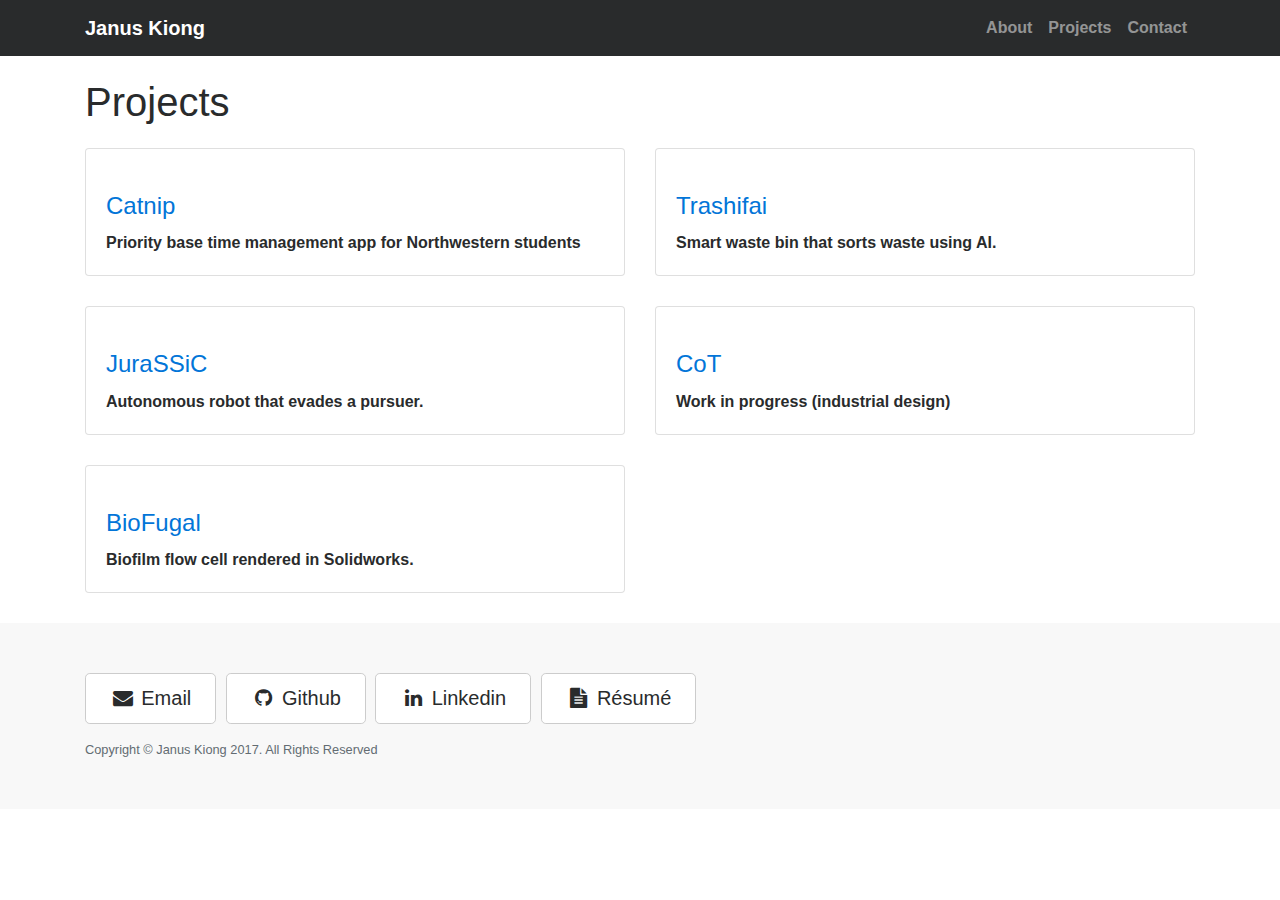
==== projects/index.html @ f8fb86d8 "Try agn" ====
<!DOCTYPE html>
<html lang="en">

<head>

    <meta charset="utf-8">
    <meta name="viewport" content="width=device-width, initial-scale=1, shrink-to-fit=no">
    <meta name="description" content="">
    <meta name="author" content="">

    <title>Janus Kiong - Projects</title>

    <!-- Bootstrap core CSS -->
    <link href="../vendor/bootstrap/css/bootstrap.min.css" rel="stylesheet">

    <!-- Custom styles for this template -->
    <link href="css/2-col-portfolio.css" rel="stylesheet">

	<!-- Custom fonts for this template -->
    <link href="../vendor/font-awesome/css/font-awesome.min.css" rel="stylesheet" type="text/css">
    <link href="https://fonts.googleapis.com/css?family=Lato:300,400,700,300italic,400italic,700italic" rel="stylesheet" type="text/css">

    <!-- Temporary navbar container fix -->
    <style>
    .navbar-toggler {
        z-index: 1;
    }
    
    @media (max-width: 576px) {
        nav > .container {
            width: 100%;
        }
    }
    </style>

</head>

<body>

    <!-- Navigation -->
    <nav class="navbar fixed-top navbar-toggleable-md navbar-inverse bg-inverse">
        <button class="navbar-toggler navbar-toggler-right" type="button" data-toggle="collapse" data-target="#navbarExample" aria-controls="navbarExample" aria-expanded="false" aria-label="Toggle navigation">
            <span class="navbar-toggler-icon"></span>
        </button>
        <div class="container">
            <a class="navbar-brand" href="../index.html">Janus Kiong</a>
            <div class="collapse navbar-collapse" id="navbarExample">
                <ul class="navbar-nav ml-auto">
                    <li class="nav-item">
                        <a class="nav-link" href="../index.html#about">About</a>
                    </li>
                    <li class="nav-item">
                        <a class="nav-link" href="index.html">Projects</a>
                    </li>
                    <li class="nav-item">
                        <a class="nav-link" href="#contact">Contact</a>
                    </li>
                </ul>
            </div>
        </div>
    </nav>

    <!-- Page Content -->
    <div class="container">

        <!-- Page Heading -->
        <h1 class="my-4">Projects</h1>

        <div class="row">
            <div class="col-lg-6 portfolio-item">
                <div class="card h-100">
                    <a href="catnip.html"><img class="card-img-top img-fluid" src="http://placehold.it/700x400" alt=""></a>
                    <div class="card-block">
                        <h4 class="card-title"><a href="catnip.html">Catnip</a></h4>
                        <p class="card-text">Priority base time management app for Northwestern students</p>
                    </div>
                </div>
            </div>
            <div class="col-lg-6 portfolio-item">
                <div class="card h-100">
                    <a href="trashifai.html"><img class="card-img-top img-fluid" src="http://placehold.it/700x400" alt=""></a>
                    <div class="card-block">
                        <h4 class="card-title"><a href="trashifai.html">Trashifai</a></h4>
                        <p class="card-text">Smart waste bin that sorts waste using AI.</p>
                    </div>
                </div>
            </div>
            <div class="col-lg-6 portfolio-item">
                <div class="card h-100">
                    <a href="jurassic.html"><img class="card-img-top img-fluid" src="http://placehold.it/700x400" alt=""></a>
                    <div class="card-block">
                        <h4 class="card-title"><a href="jurassic.html">JuraSSiC</a></h4>
                        <p class="card-text">Autonomous robot that evades a pursuer.</p>
                    </div>
                </div>
            </div>
            <div class="col-lg-6 portfolio-item">
                <div class="card h-100">
                    <a href="cot.html"><img class="card-img-top img-fluid" src="http://placehold.it/700x400" alt=""></a>
                    <div class="card-block">
                        <h4 class="card-title"><a href="cot.html">CoT</a></h4>
                        <p class="card-text">Work in progress (industrial design)</p>
                    </div>
                </div>
            </div>
            <div class="col-lg-6 portfolio-item">
                <div class="card h-100">
                    <a href="biofugal.html"><img class="card-img-top img-fluid" src="http://placehold.it/700x400" alt=""></a>
                    <div class="card-block">
                        <h4 class="card-title"><a href="biofugal.html">BioFugal</a></h4>
                        <p class="card-text">Biofilm flow cell rendered in Solidworks.</p>
                    </div>
                </div>
            </div>
        </div>
        <!-- /.row -->

        <!-- Pagination -->
		<!--
        <ul class="pagination justify-content-center">
            <li class="page-item">
                <a class="page-link" href="#" aria-label="Previous">
                    <span aria-hidden="true">&laquo;</span>
                    <span class="sr-only">Previous</span>
                </a>
            </li>
            <li class="page-item">
                <a class="page-link" href="#">1</a></li>
            <li class="page-item">
                <a class="page-link" href="#">2</a></li>
            <li class="page-item">
                <a class="page-link" href="#">3</a></li>
            <li class="page-item">
                <a class="page-link" href="#" aria-label="Next">
                    <span aria-hidden="true">&raquo;</span>
                    <span class="sr-only">Next</span>
                </a>
            </li>
        </ul>
		-->
    </div>
    <!-- /.container -->

    <!-- Footer -->
    <section id="contact">
	<a name="contact"></a>
    <footer>
        <div class="container">
            <ul class="list-inline intro-social-buttons">
                    <li class="list-inline-item">
                        <a href="mailto:janus.kiong@gmail.com" class="btn btn-secondary btn-lg"><i class="fa fa-envelope fa-fw"></i> <span class="network-name">Email</span></a>
                    </li>
                    <li class="list-inline-item">
                        <a href="https://github.com/JnusK" class="btn btn-secondary btn-lg"><i class="fa fa-github fa-fw"></i> <span class="network-name">Github</span></a>
                    </li>
                    <li class="list-inline-item">
                        <a href="https://www.linkedin.com/in/januskiong/" class="btn btn-secondary btn-lg"><i class="fa fa-linkedin fa-fw"></i> <span class="network-name">Linkedin</span></a>
                    </li>
					<li class="list-inline-item">
                        <a href="file/resume.pdf" class="btn btn-secondary btn-lg"><i class="fa fa-file-text fa-fw"></i> <span class="network-name">Résumé</span></a>
                    </li>
                </ul>
            <p class="copyright text-muted small">Copyright &copy; Janus Kiong 2017. All Rights Reserved</p>
        </div>
    </footer>
	</section>

    <!-- Bootstrap core JavaScript -->
    <script src="vendor/jquery/jquery.min.js"></script>
    <script src="vendor/tether/tether.min.js"></script>
    <script src="vendor/bootstrap/js/bootstrap.min.js"></script>

</body>

</html>
---- projects/css/2-col-portfolio.css ----
/*!
 * Start Bootstrap - 2 Col Portfolio (http://startbootstrap.com/template-overviews/2-col-portfolio)
 * Copyright 2013-2017 Start Bootstrap
 * Licensed under MIT (https://github.com/BlackrockDigital/startbootstrap-2-col-portfolio/blob/master/LICENSE)
 */

body {
	font-family: Trebuchet MS, sans-serif;
	font-weight: 700;
    padding-top: 54px;
}

@media (min-width: 992px) {
    body {
        padding-top: 56px;
    }
}

.portfolio-item {
    margin-bottom: 30px;
}

.pagination {
    margin-bottom: 30px;
}

footer {
    padding: 50px 0;
    background-color: #f8f8f8;
}

p.copyright {
    margin: 15px 0 0;
}
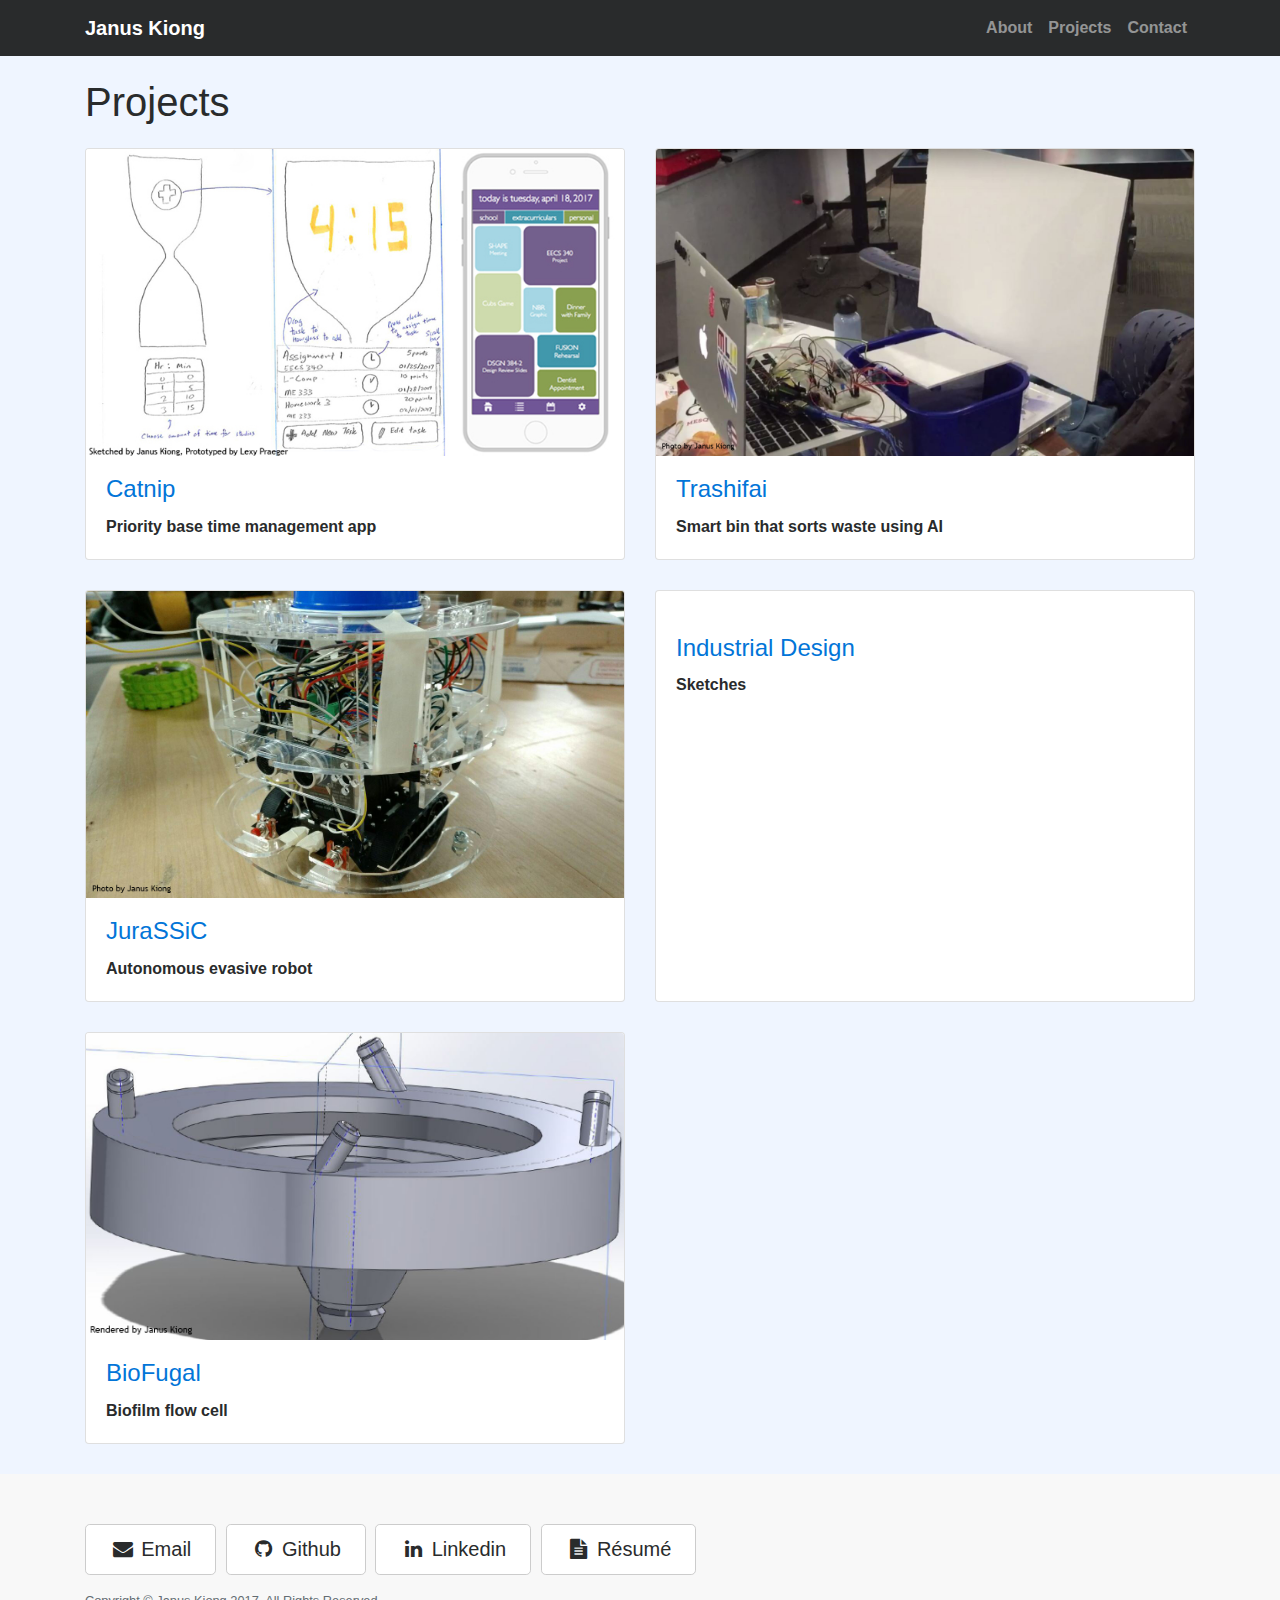
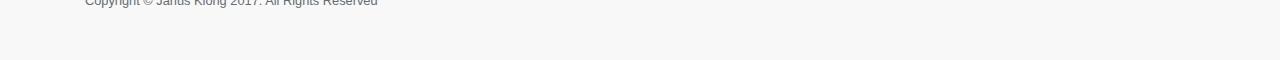
==== commit 014bdfdd: "Updated to latest version" ====
--- a/projects/index.html
+++ b/projects/index.html
@@ -69,46 +69,46 @@
         <div class="row">
             <div class="col-lg-6 portfolio-item">
                 <div class="card h-100">
-                    <a href="catnip.html"><img class="card-img-top img-fluid" src="http://placehold.it/700x400" alt=""></a>
+                    <a href="catnip.html"><img class="card-img-top img-fluid" src="img/catnip-index.jpg" alt=""></a>
                     <div class="card-block">
                         <h4 class="card-title"><a href="catnip.html">Catnip</a></h4>
-                        <p class="card-text">Priority base time management app for Northwestern students</p>
+                        <p class="card-text">Priority base time management app</p>
                     </div>
                 </div>
             </div>
             <div class="col-lg-6 portfolio-item">
                 <div class="card h-100">
-                    <a href="trashifai.html"><img class="card-img-top img-fluid" src="http://placehold.it/700x400" alt=""></a>
+                    <a href="trashifai.html"><img class="card-img-top img-fluid" src="img/trashifai-index.jpg" alt=""></a>
                     <div class="card-block">
                         <h4 class="card-title"><a href="trashifai.html">Trashifai</a></h4>
-                        <p class="card-text">Smart waste bin that sorts waste using AI.</p>
+                        <p class="card-text">Smart bin that sorts waste using AI</p>
                     </div>
                 </div>
             </div>
             <div class="col-lg-6 portfolio-item">
                 <div class="card h-100">
-                    <a href="jurassic.html"><img class="card-img-top img-fluid" src="http://placehold.it/700x400" alt=""></a>
+                    <a href="jurassic.html"><img class="card-img-top img-fluid" src="img/jurassic-index.jpg" alt=""></a>
                     <div class="card-block">
                         <h4 class="card-title"><a href="jurassic.html">JuraSSiC</a></h4>
-                        <p class="card-text">Autonomous robot that evades a pursuer.</p>
+                        <p class="card-text">Autonomous evasive robot</p>
                     </div>
                 </div>
             </div>
             <div class="col-lg-6 portfolio-item">
                 <div class="card h-100">
-                    <a href="cot.html"><img class="card-img-top img-fluid" src="http://placehold.it/700x400" alt=""></a>
+                    <a href="industrialdesign.html"><img class="card-img-top img-fluid" src="http://placehold.it/700x400" alt=""></a>
                     <div class="card-block">
-                        <h4 class="card-title"><a href="cot.html">CoT</a></h4>
-                        <p class="card-text">Work in progress (industrial design)</p>
+                        <h4 class="card-title"><a href="industrialdesign.html">Industrial Design</a></h4>
+                        <p class="card-text">Sketches</p>
                     </div>
                 </div>
             </div>
             <div class="col-lg-6 portfolio-item">
                 <div class="card h-100">
-                    <a href="biofugal.html"><img class="card-img-top img-fluid" src="http://placehold.it/700x400" alt=""></a>
+                    <a href="biofugal.html"><img class="card-img-top img-fluid" src="img/biofugal-index.jpg" alt=""></a>
                     <div class="card-block">
                         <h4 class="card-title"><a href="biofugal.html">BioFugal</a></h4>
-                        <p class="card-text">Biofilm flow cell rendered in Solidworks.</p>
+                        <p class="card-text">Biofilm flow cell</p>
                     </div>
                 </div>
             </div>
@@ -157,7 +157,7 @@
                         <a href="https://www.linkedin.com/in/januskiong/" class="btn btn-secondary btn-lg"><i class="fa fa-linkedin fa-fw"></i> <span class="network-name">Linkedin</span></a>
                     </li>
 					<li class="list-inline-item">
-                        <a href="file/resume.pdf" class="btn btn-secondary btn-lg"><i class="fa fa-file-text fa-fw"></i> <span class="network-name">Résumé</span></a>
+                        <a href="../file/resume.pdf" target="_blank" class="btn btn-secondary btn-lg"><i class="fa fa-file-text fa-fw"></i> <span class="network-name">Résumé</span></a>
                     </li>
                 </ul>
             <p class="copyright text-muted small">Copyright &copy; Janus Kiong 2017. All Rights Reserved</p>
--- a/projects/css/2-col-portfolio.css
+++ b/projects/css/2-col-portfolio.css
@@ -8,6 +8,7 @@
 	font-family: Trebuchet MS, sans-serif;
 	font-weight: 700;
     padding-top: 54px;
+	background-color: #eff5ff;
 }
 
 @media (min-width: 992px) {
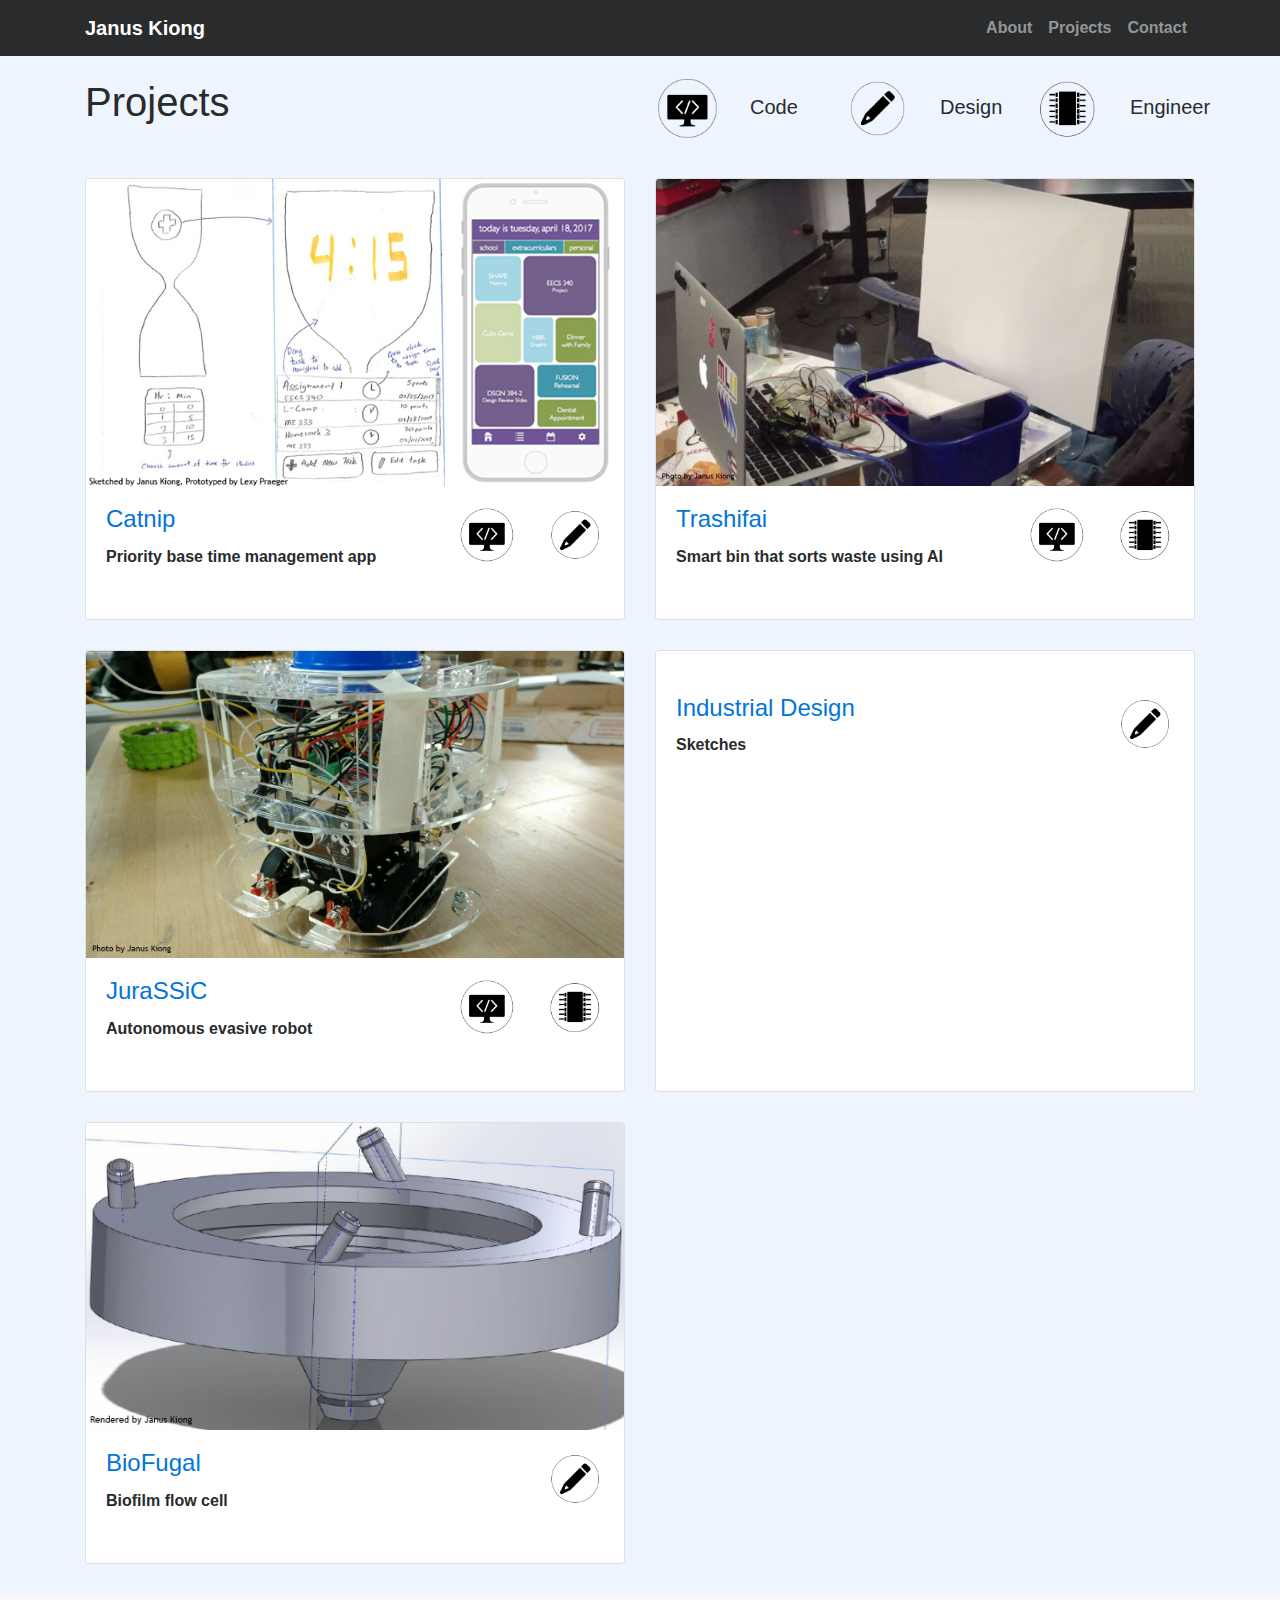
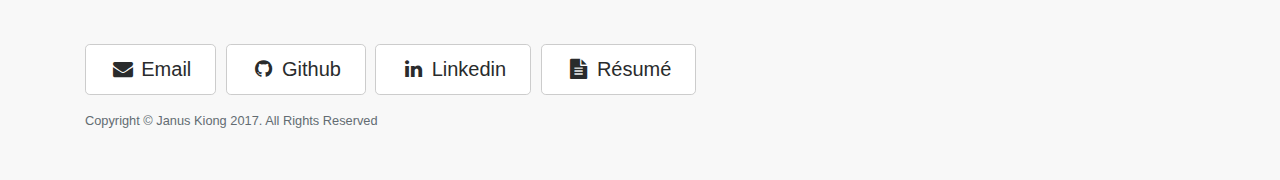
==== commit 0b79e4f8: "Updated icons for projects" ====
--- a/projects/index.html
+++ b/projects/index.html
@@ -64,24 +64,68 @@
     <div class="container">
 
         <!-- Page Heading -->
-        <h1 class="my-4">Projects</h1>
+		<div class="row">
+			<div class="col-lg-6 portfolio-item">
+				<h1 class="my-4">Projects</h1>
+			</div>
+			<div class="col-lg-1 portfolio-item">
+				<img class="img-fluid" style="padding-top:20px;" src="img/Code.png" alt="">
+			</div>
+			<div class="col-lg-1 portfolio-item">
+				<h5 class "card-text" style="padding-top:40px; padding-right:20px;">Code</h5>
+			</div>
+			<div class="col-lg-1 portfolio-item">
+				<img class="img-fluid" style="padding-top:20px;" src="img/Design.png" alt="">
+			</div>
+			<div class="col-lg-1 portfolio-item">
+				<h5 class "card-text" style="padding-top:40px; padding-right:20px;">Design</h5>
+			</div>
+			<div class="col-lg-1 portfolio-item">
+				<img class="img-fluid" style="padding-top:20px;" src="img/Engineer.png" alt="">
+			</div>
+			<div class="col-lg-1 portfolio-item">
+				<h5 class "card-text" style="padding-top:40px; padding-right:20px;">Engineer</h5>
+			</div>
+		</div>
 
         <div class="row">
-            <div class="col-lg-6 portfolio-item">
+            <a href="catnip.html">
+			<div class="col-lg-6 portfolio-item">
                 <div class="card h-100">
                     <a href="catnip.html"><img class="card-img-top img-fluid" src="img/catnip-index.jpg" alt=""></a>
                     <div class="card-block">
-                        <h4 class="card-title"><a href="catnip.html">Catnip</a></h4>
-                        <p class="card-text">Priority base time management app</p>
-                    </div>
-                </div>
-            </div>
+						<div class="row">
+							<div class="col-lg-8 portfolio-item">
+								<h4 class="card-title"><a href="catnip.html">Catnip</a></h4>
+								<p class="card-text">Priority base time management app</p>
+							</div>
+							<div class="col-lg-2 portfolio-item">
+								<img class="img-fluid" src="img/Code.png" alt="">
+							</div>
+							<div class="col-lg-2 portfolio-item">
+								<img class="img-fluid" src="img/Design.png" alt="">
+							</div>
+						</div>
+                    </div>
+                </div>
+            </div>
+			</a>
             <div class="col-lg-6 portfolio-item">
                 <div class="card h-100">
                     <a href="trashifai.html"><img class="card-img-top img-fluid" src="img/trashifai-index.jpg" alt=""></a>
                     <div class="card-block">
-                        <h4 class="card-title"><a href="trashifai.html">Trashifai</a></h4>
-                        <p class="card-text">Smart bin that sorts waste using AI</p>
+						<div class="row">
+							<div class="col-lg-8 portfolio-item">
+								<h4 class="card-title"><a href="trashifai.html">Trashifai</a></h4>
+								<p class="card-text">Smart bin that sorts waste using AI</p>
+							</div>
+							<div class="col-lg-2 portfolio-item">
+								<img class="img-fluid" src="img/Code.png" alt="">
+							</div>
+							<div class="col-lg-2 portfolio-item">
+								<img class="img-fluid" src="img/Engineer.png" alt="">
+							</div>
+						</div>
                     </div>
                 </div>
             </div>
@@ -89,8 +133,18 @@
                 <div class="card h-100">
                     <a href="jurassic.html"><img class="card-img-top img-fluid" src="img/jurassic-index.jpg" alt=""></a>
                     <div class="card-block">
-                        <h4 class="card-title"><a href="jurassic.html">JuraSSiC</a></h4>
-                        <p class="card-text">Autonomous evasive robot</p>
+						<div class="row">
+							<div class="col-lg-8 portfolio-item">
+								<h4 class="card-title"><a href="jurassic.html">JuraSSiC</a></h4>
+								<p class="card-text">Autonomous evasive robot</p>
+							</div>
+							<div class="col-lg-2 portfolio-item">
+								<img class="img-fluid" src="img/Code.png" alt="">
+							</div>
+							<div class="col-lg-2 portfolio-item">
+								<img class="img-fluid" src="img/Engineer.png" alt="">
+							</div>
+						</div>
                     </div>
                 </div>
             </div>
@@ -98,8 +152,15 @@
                 <div class="card h-100">
                     <a href="industrialdesign.html"><img class="card-img-top img-fluid" src="http://placehold.it/700x400" alt=""></a>
                     <div class="card-block">
-                        <h4 class="card-title"><a href="industrialdesign.html">Industrial Design</a></h4>
-                        <p class="card-text">Sketches</p>
+						<div class="row">
+							<div class="col-lg-10 portfolio-item">
+								<h4 class="card-title"><a href="industrialdesign.html">Industrial Design</a></h4>
+								<p class="card-text">Sketches</p>
+							</div>
+							<div class="col-lg-2 portfolio-item">
+								<img class="img-fluid" src="img/Design.png" alt="">
+							</div>
+						</div>
                     </div>
                 </div>
             </div>
@@ -107,8 +168,15 @@
                 <div class="card h-100">
                     <a href="biofugal.html"><img class="card-img-top img-fluid" src="img/biofugal-index.jpg" alt=""></a>
                     <div class="card-block">
-                        <h4 class="card-title"><a href="biofugal.html">BioFugal</a></h4>
-                        <p class="card-text">Biofilm flow cell</p>
+						<div class="row">
+							<div class="col-lg-10 portfolio-item">
+								<h4 class="card-title"><a href="biofugal.html">BioFugal</a></h4>
+								<p class="card-text">Biofilm flow cell</p>
+							</div>
+							<div class="col-lg-2 portfolio-item">
+								<img class="img-fluid" src="img/Design.png" alt="">
+							</div>
+						</div>
                     </div>
                 </div>
             </div>
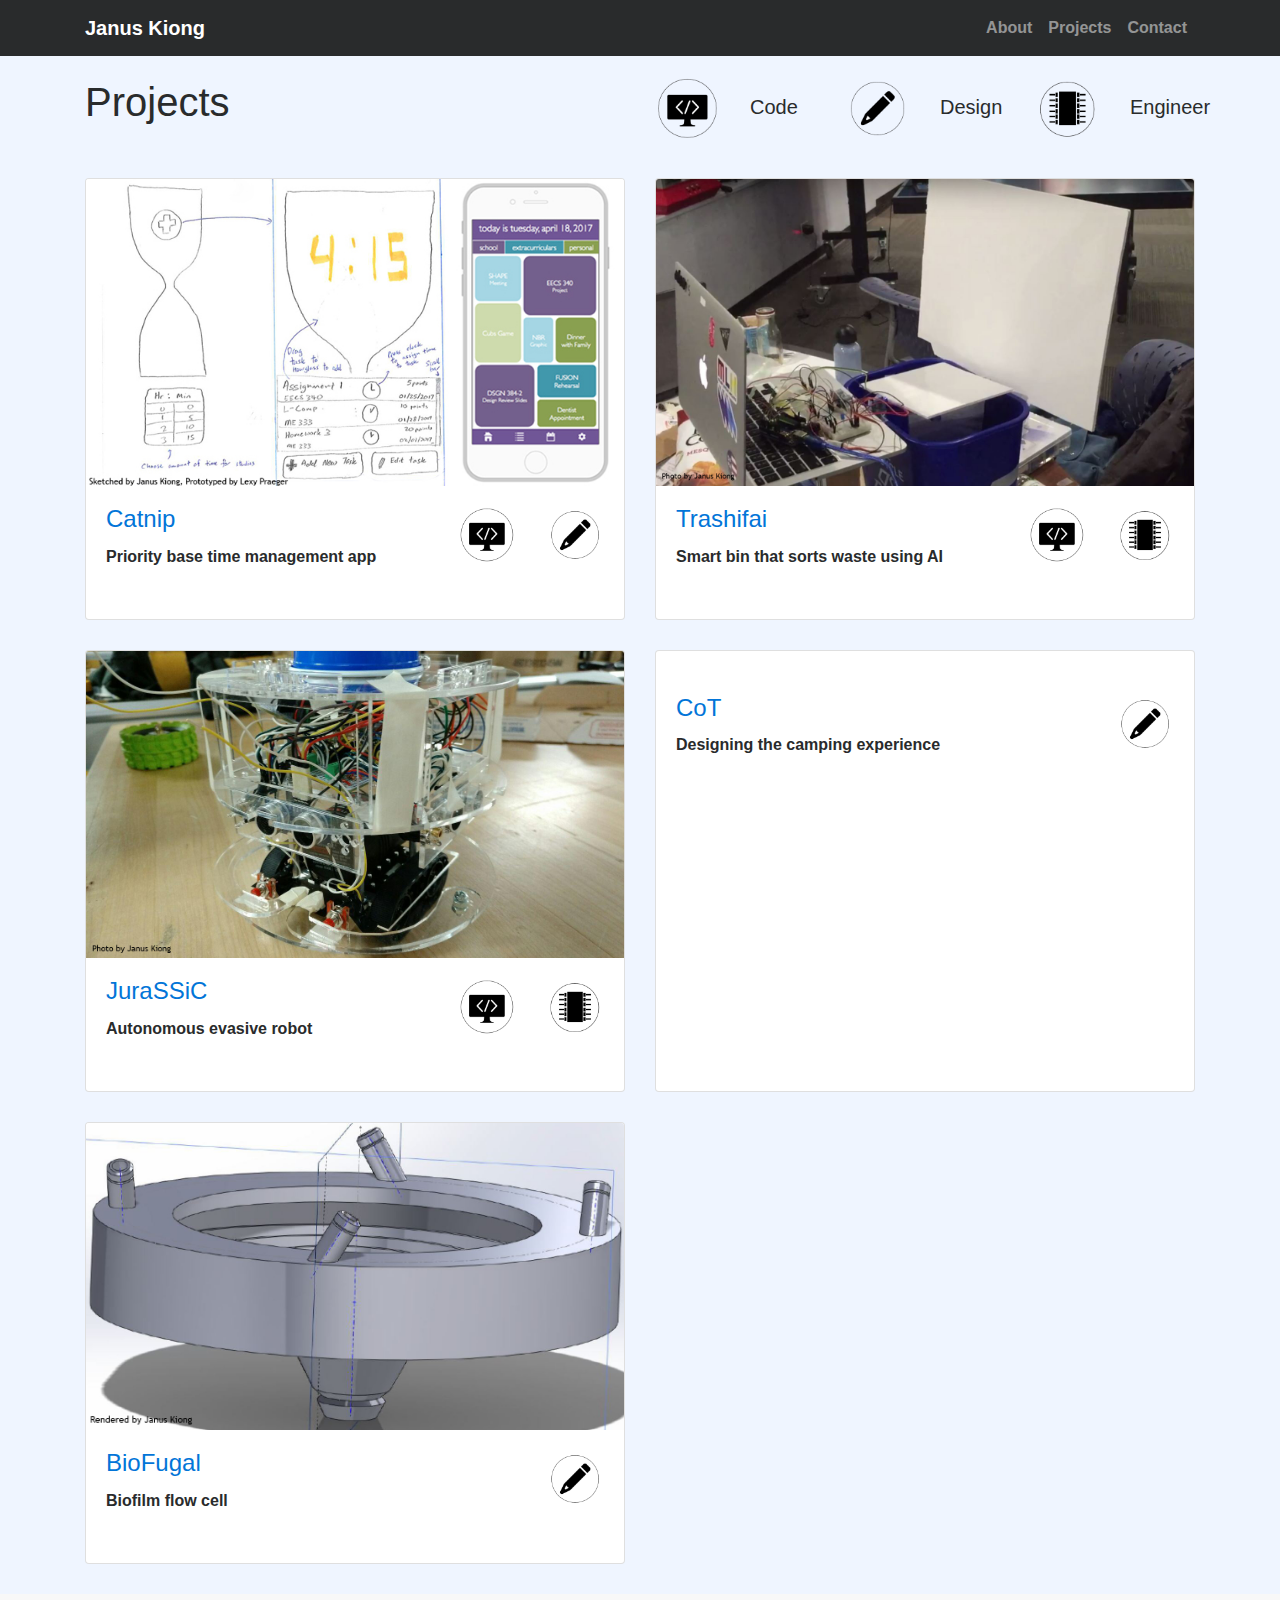
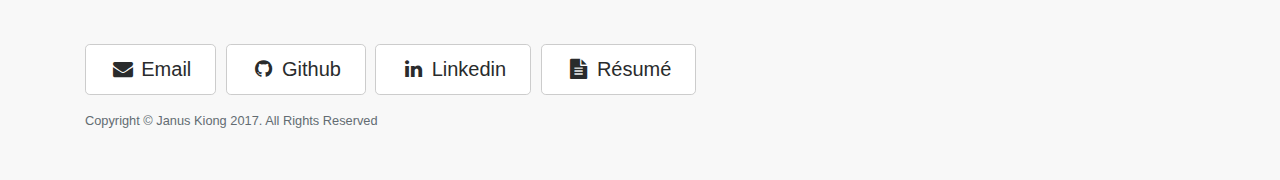
==== commit d776d787: "Update CoT" ====
--- a/projects/index.html
+++ b/projects/index.html
@@ -89,7 +89,6 @@
 		</div>
 
         <div class="row">
-            <a href="catnip.html">
 			<div class="col-lg-6 portfolio-item">
                 <div class="card h-100">
                     <a href="catnip.html"><img class="card-img-top img-fluid" src="img/catnip-index.jpg" alt=""></a>
@@ -109,7 +108,6 @@
                     </div>
                 </div>
             </div>
-			</a>
             <div class="col-lg-6 portfolio-item">
                 <div class="card h-100">
                     <a href="trashifai.html"><img class="card-img-top img-fluid" src="img/trashifai-index.jpg" alt=""></a>
@@ -150,12 +148,12 @@
             </div>
             <div class="col-lg-6 portfolio-item">
                 <div class="card h-100">
-                    <a href="industrialdesign.html"><img class="card-img-top img-fluid" src="http://placehold.it/700x400" alt=""></a>
+                    <a href="cot.html"><img class="card-img-top img-fluid" src="http://placehold.it/700x400" alt=""></a>
                     <div class="card-block">
 						<div class="row">
 							<div class="col-lg-10 portfolio-item">
-								<h4 class="card-title"><a href="industrialdesign.html">Industrial Design</a></h4>
-								<p class="card-text">Sketches</p>
+								<h4 class="card-title"><a href="cot.html">CoT</a></h4>
+								<p class="card-text">Designing the camping experience</p>
 							</div>
 							<div class="col-lg-2 portfolio-item">
 								<img class="img-fluid" src="img/Design.png" alt="">
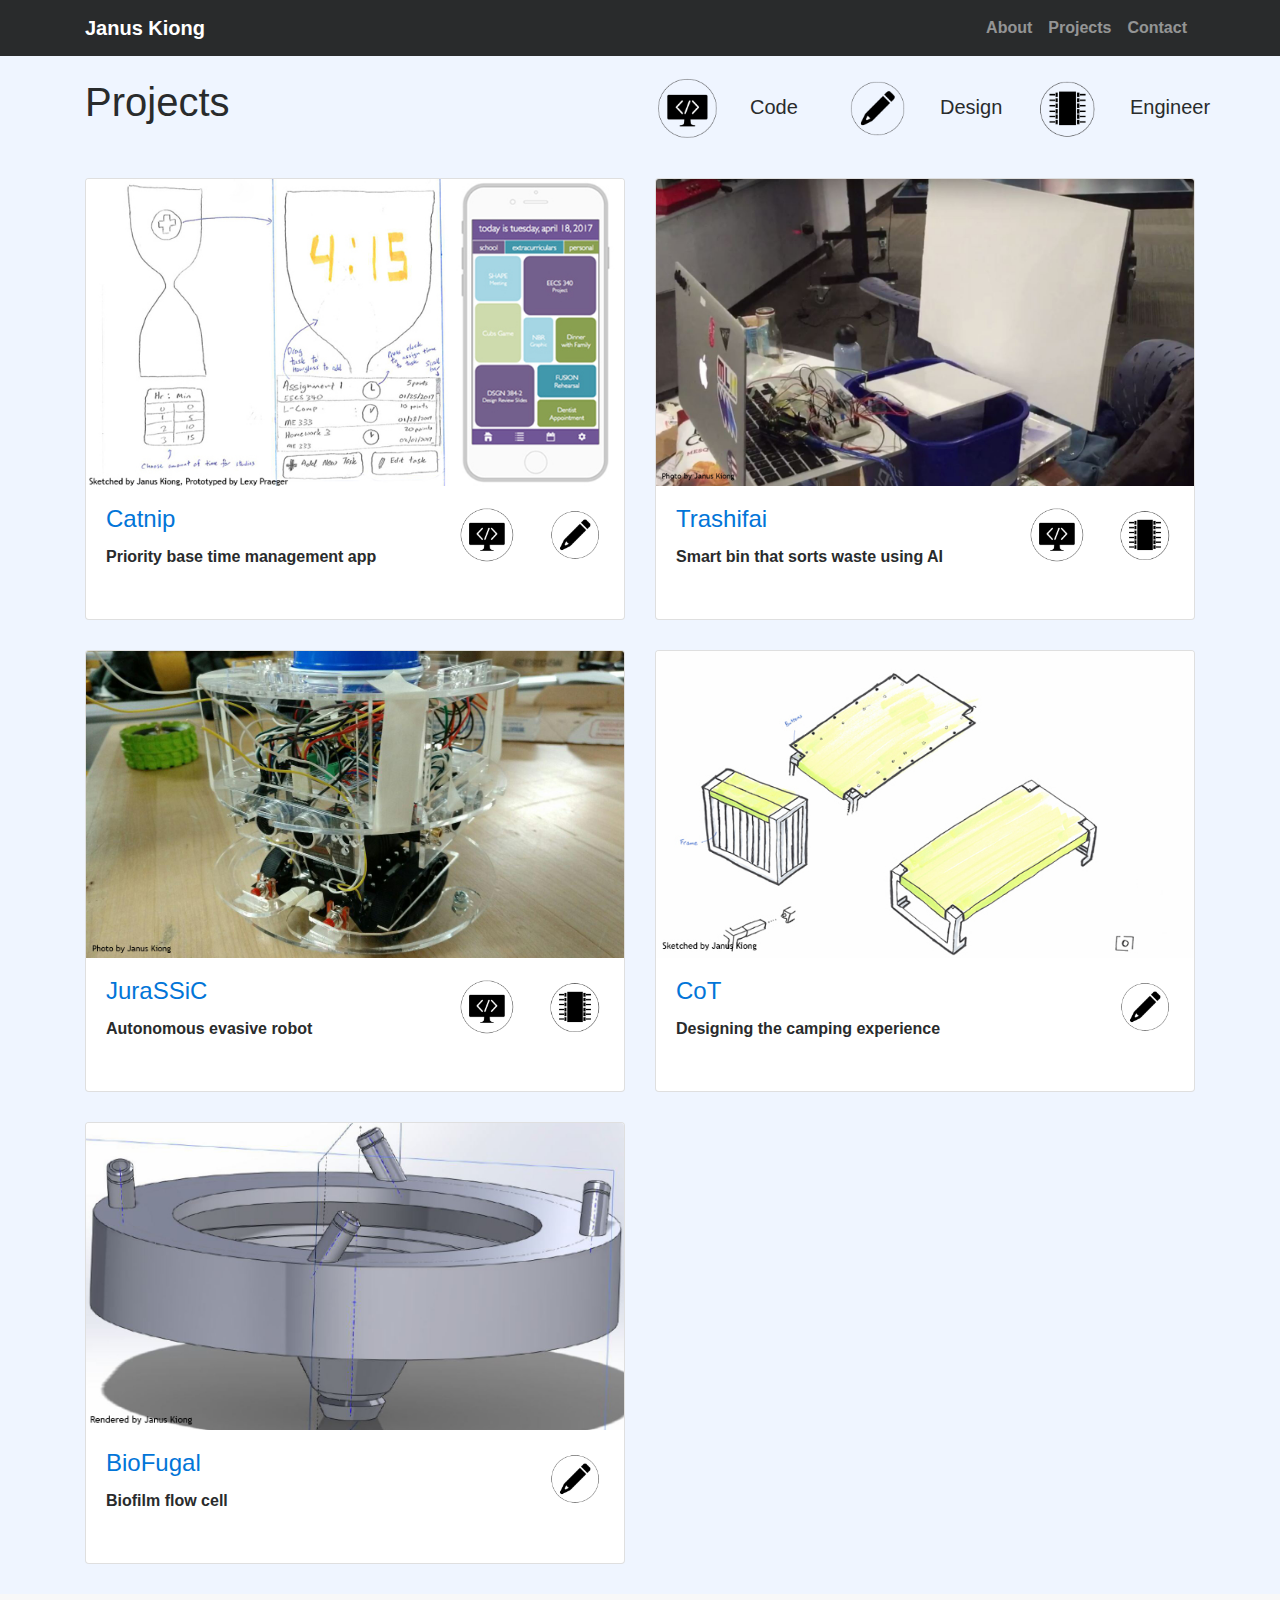
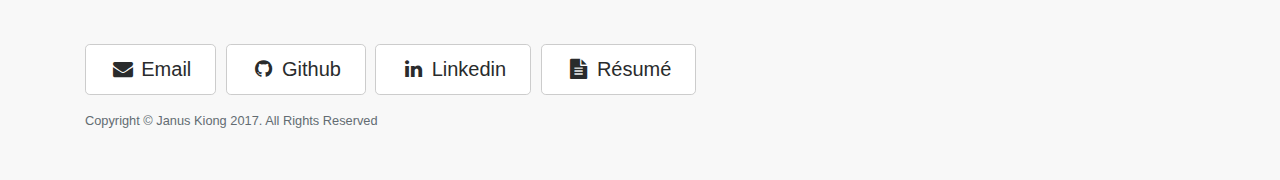
==== commit 2201a867: "Update CoT logo" ====
--- a/projects/index.html
+++ b/projects/index.html
@@ -148,7 +148,7 @@
             </div>
             <div class="col-lg-6 portfolio-item">
                 <div class="card h-100">
-                    <a href="cot.html"><img class="card-img-top img-fluid" src="http://placehold.it/700x400" alt=""></a>
+                    <a href="cot.html"><img class="card-img-top img-fluid" src="img/cot-index.jpg" alt=""></a>
                     <div class="card-block">
 						<div class="row">
 							<div class="col-lg-10 portfolio-item">
